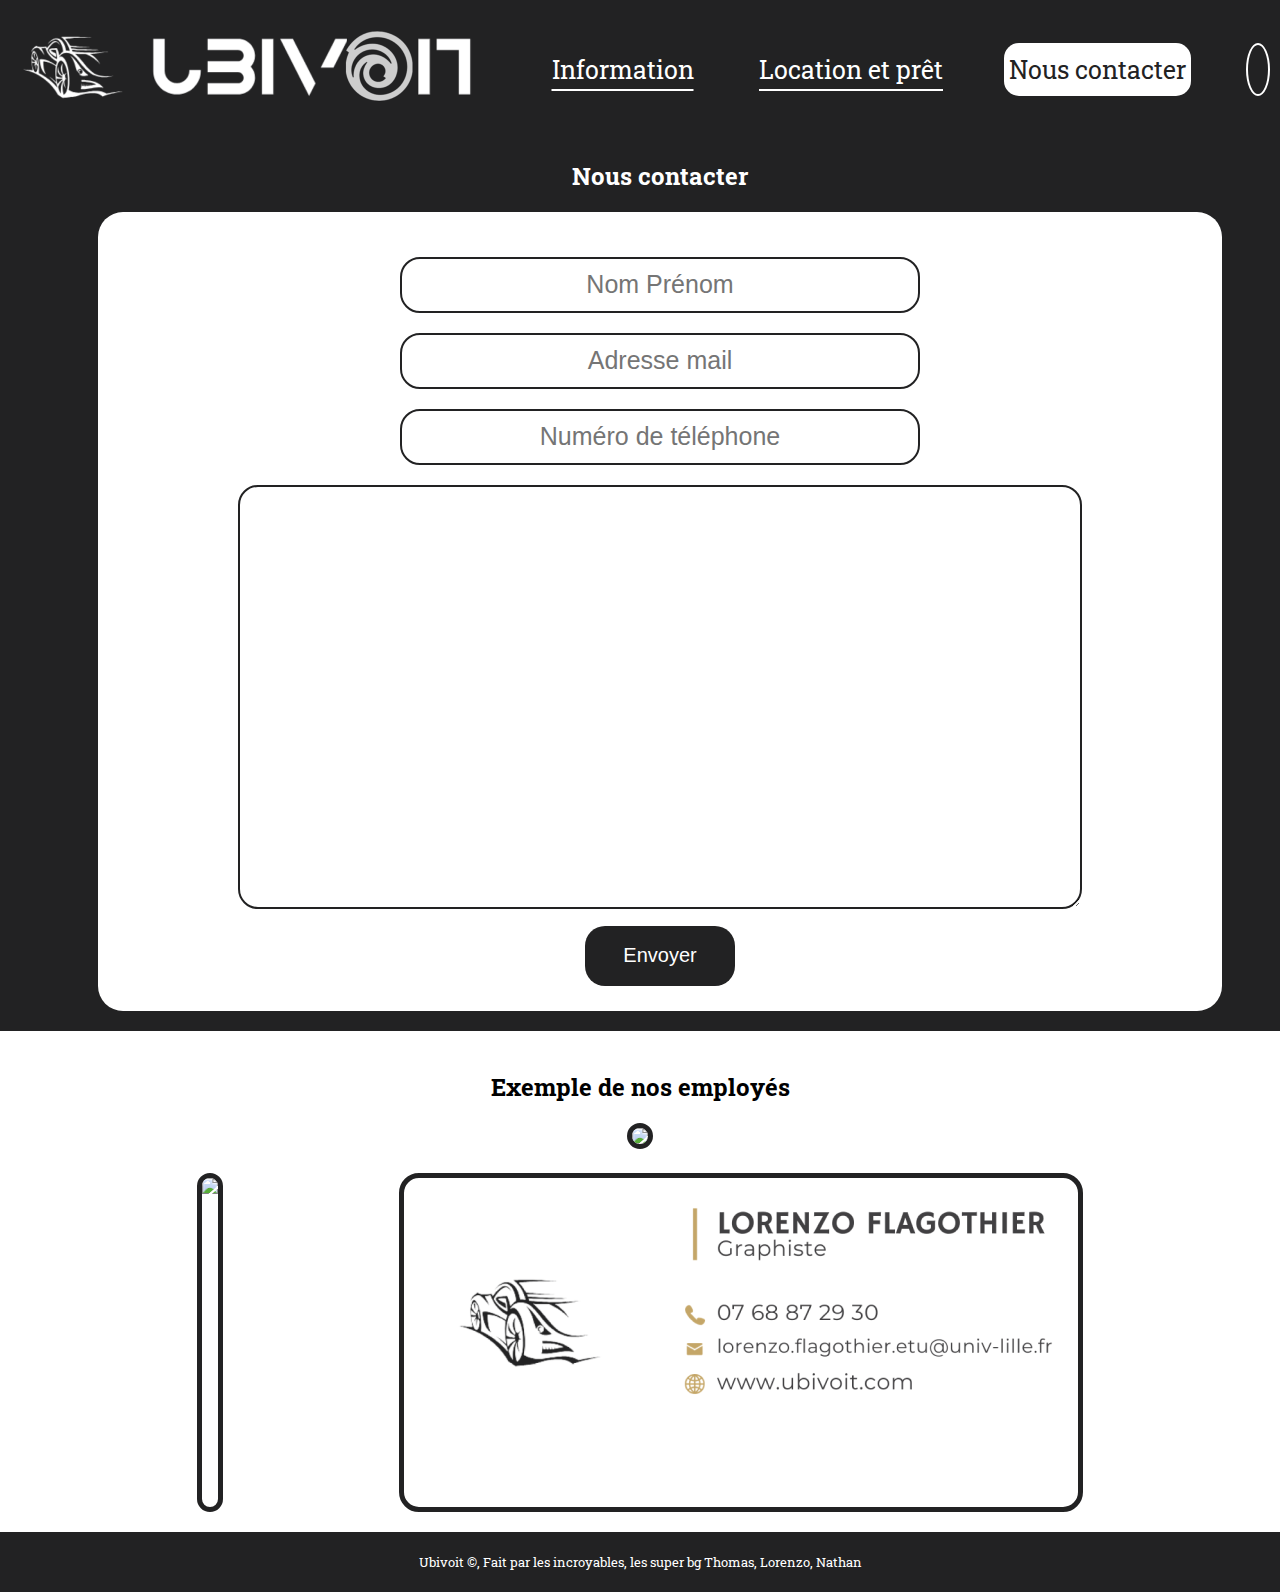
==== contact.html @ 4dd586e1 "Create contact.html" ====
<!DOCTYPE html>
<html lang="fr">
    <head>
        <meta charset="UTF-8">
        <meta name="viewport" content="width=device-width, initial-scale=1.0">
        <link rel="stylesheet" href="https://cdnjs.cloudflare.com/ajax/libs/font-awesome/6.4.2/css/all.min.css" integrity="sha512-z3gLpd7yknf1YoNbCzqRKc4qyor8gaKU1qmn+CShxbuBusANI9QpRohGBreCFkKxLhei6S9CQXFEbbKuqLg0DA==" crossorigin="anonymous" referrerpolicy="no-referrer" />
        
        <link rel="stylesheet" href="asset/css/load.css">
        <link rel="stylesheet" href="asset/css/contact.css">
        <link rel="stylesheet" href="asset/css/navBar.css">
        <link rel="stylesheet" href="asset/css/policeEcriture.css">
        <title>Ubivoit</title>

        <link rel="icon" href="asset/img/Ubisoft.ico">

    </head>
    <body>
        <header>
                <ul id="nav">
                    <li><img src="asset/img/image 7.png"></li>
                    <li><a href="index.html" >Information</a></li>
                    <li><a href="location.html" class="textNav">Location et prêt</a></li>
                    <li><a href="contact.html" class="textNav" id="selected">Nous contacter</a></li>
                    <li><a href="login.html" class="profilButton"><i class="fa-regular fa-user"></i></a></li>
                </ul>

            <details>
                <summary><img src="asset/img/image 7.png"><a href="login.html" class="profilButton"><i class="fa-regular fa-user"></i></a></summary>
                <ul>
                    <li><a href="#" >Information</a></li>
                    <li><a href="#" class="textNav">Location et prêt</a></li>
                    <li><a href="#" class="textNav" id="selected">Nous contacter</a></li>
                </ul>
            </details>
        </header>

        <main>
           <section class="containForm">
                <h2>Nous contacter</h2>
                <form method="post" action="index.html">
                    <div>
                        <input type="text" placeholder="Nom Prénom">
                    </div>
                    <div>
                        <input type="email" placeholder="Adresse mail">
                    </div>
                    <div>
                        <input type="tel" placeholder="Numéro de téléphone">
                    </div>
                    <div>
                        <textarea placeholder="Votre problème" >
                        </textarea>
                    </div>
                    <input type="submit" value="Envoyer">
                </form>
           </section>
           <section class="containImg">
                <h2>Exemple de nos employés</h2>
                <div>
                    <div>
                        <img src="asset/img/nathan.png" id="nathan">
                    </div>
                    <div class="contentImg">
                        <img src="asset/img/thomas.png" id="thomas">
                        <img src="asset/img/lorenzo.png" id="lorenzo">
                    </div>
                </div>
           </section>
        </main>

        <footer>
            <p>Ubivoit ©, Fait par les incroyables, les super bg Thomas, Lorenzo, Nathan</p>
        </footer>

        <div class="pageChargement">
            <div class="containLogo"><img src="asset/img/Ubisoft.png"></div>
            <div class="containLoad"><div class="load"></div></div>
        </div>
    </body>
</html>
---- asset/css/load.css ----
.pageChargement{
    background-color: rgba(255, 255, 255, 0.95);
    position: fixed;
    width: 100vw;
    height: 100vh;
    visibility: visible;
    animation: 1.5s hidePage;
    animation-fill-mode: forwards;
}
.pageChargement img{
    position: absolute;
    transform: translate(-50%,-50%);
    top: 30%;
    left: 50%;
    width: 200px;
    animation:1.5s cubic-bezier(0.77, 0.07, 0.2, 1.27) infinite tourner ;
}
.containLoad{
    position: absolute;
    transform: translate(-50%,-50%);
    left: 50%;
    top: 50%;
    background-color: transparent;
    width: 300px;
    border: #222223 solid 2px;
    border-radius: 10px;
}
.pageChargement .load{
    background-color: #222223;
    height: 5px;
    width: 0%;
    animation: 1.5s linear infinite loadBarre;
}

@keyframes tourner{
    0%{
        transform: translate(-50%,-50%) rotate(0deg);
    }
    100%{
        transform: translate(-50%,-50%) rotate(360deg);
    }
}
@keyframes loadBarre{
    0%{
        width: 0%;
    }
    10%{
        width: 3%;
    }
    20%{
        width: 10%;
    }
    50%{
        width: 60%;
    }
    65%{
        width: 68%;
    }
    80%{
        width: 90%;
    }
    100%{
        width: 100%;
    }
}

@keyframes hidePage {
    99% {
      visibility: visible;
    }
    100% {
      visibility: hidden;
    }
}
---- asset/css/contact.css ----
body{
    padding: 0;
    margin: 0;
    box-sizing: border-box;
}
main{
    margin-top: 120px;
}
.containForm{
    width: 100%;
    display: flex;
    flex-direction: column;
    align-items: center;
    justify-content: center;
    background-color: #222223;
    color: white;
    padding: 20px;
}
form{
    width: 80%;
    text-align: center;
    background-color: white;
    font-size: 25px;
    padding: 25px 50px;
    border-radius: 25px;
}
form input[type="text"],form input[type="tel"],form input[type="email"]{
    width: 50%;
    height: 50px;
    margin-top: 20px;
    border-radius: 20px;
    border: 2px solid #222223;
    text-align: center;
    font-size: 25px;
    transition: .5s;
}
form input[type="text"]:focus,form input[type="tel"]:focus,form input[type="email"]:focus{
    width: 60%;
}
form textarea{
    margin-top: 20px;
    width: 80%;
    height: 400px;
    font-size: 18px;
    border: 2px solid #222223;
    border-radius: 20px;
    padding: 10px;
}
form input[type="submit"]{
    cursor: pointer;
    margin-top: 10px;
    width: 150px;
    height: 60px;
    border-radius: 20px;
    border: none;
    font-size: 20px;
    transition: .5s;
    border: 2px solid transparent;
    background-color: #222223;
    color: white;
}
form input[type="submit"]:hover{
    background-color: white;
    color: #222223;
    border-color:#222223;
}
.containImg{
    text-align: center;
    padding: 20px;
}
.containImg img{
    border: 5px solid #222223;
    border-radius: 20px;
}
.contentImg{
    margin-top: 20px;
    display: flex;
    flex-direction: row;
    justify-content: space-evenly;
    align-content: center;
}
---- asset/css/navBar.css ----
header{
    background-color: #222223;
    position: fixed;
    width: 100%;
    color: white;
    top:0;
}
header li a{
    color: white;
    font-size: 25px;
    text-underline-offset:10px;
    text-decoration-color: white;
    transition: .5s;
    padding: 10px 5px;
    border-radius: 15px;
}

header #nav{
    display: flex;
    align-items: center;
    justify-content: space-between;
    height: 86px;
}
header #nav li{
    margin: 0!important;
    padding: 0!important;
}
header li a:hover, #selected{
    text-underline-offset: 0px;
    background-color: white;
    color: #222223;
}
header details{
    display: none;
}
header details summary{
    display: flex;
    align-items: center;
    justify-content: space-between;
}
header details summary img{
    height: 86px;
    width: auto;
}

header ul{
    text-align: center;
}
header .profilButton{

    border: 2px white solid;
    padding: 5px 10px;
    border-radius: 100%;
    font-size: 30px;
    transition: .5s;
    transform: rotate(0deg);
    transform-origin: center;
    color: white;
}
header .profilButton:hover{
    transform: rotate(360deg);
    color: #222223;
    background-color: white;
}
header .profilButton i{
    transition: .5s;
    color: white;
}
header .profilButton:hover i{
    transform: rotate(360deg);
    color: #222223;
}
header ul{
    list-style-type: none;
    padding: 10px   ;
}
header ul li{
    margin-top: 25px;
}

footer{
    background-color: #222223;
    display: flex;
    align-items: center;
    justify-content: center;
    color: white;
    height: 60px;
    font-size: clamp(10px, 1vw, 20px);
}

@media screen and (max-width: 1100px){
    header li a{
        font-size: 20px;
    }
}
@media screen and (max-width: 1000px){
    header #nav{
        display: none;
    }
    header details{
        display:block;
    }
    header li a{
        font-size: 25px;
    }
}
@media screen and (max-width: 1000px){
    header details summary img{
        width: 80%;
        height: auto;
    }
}
---- asset/css/policeEcriture.css ----
@import url('https://fonts.googleapis.com/css2?family=Roboto+Slab:wght@500&display=swap');
body{
    font-family: 'Roboto Slab', serif;
}
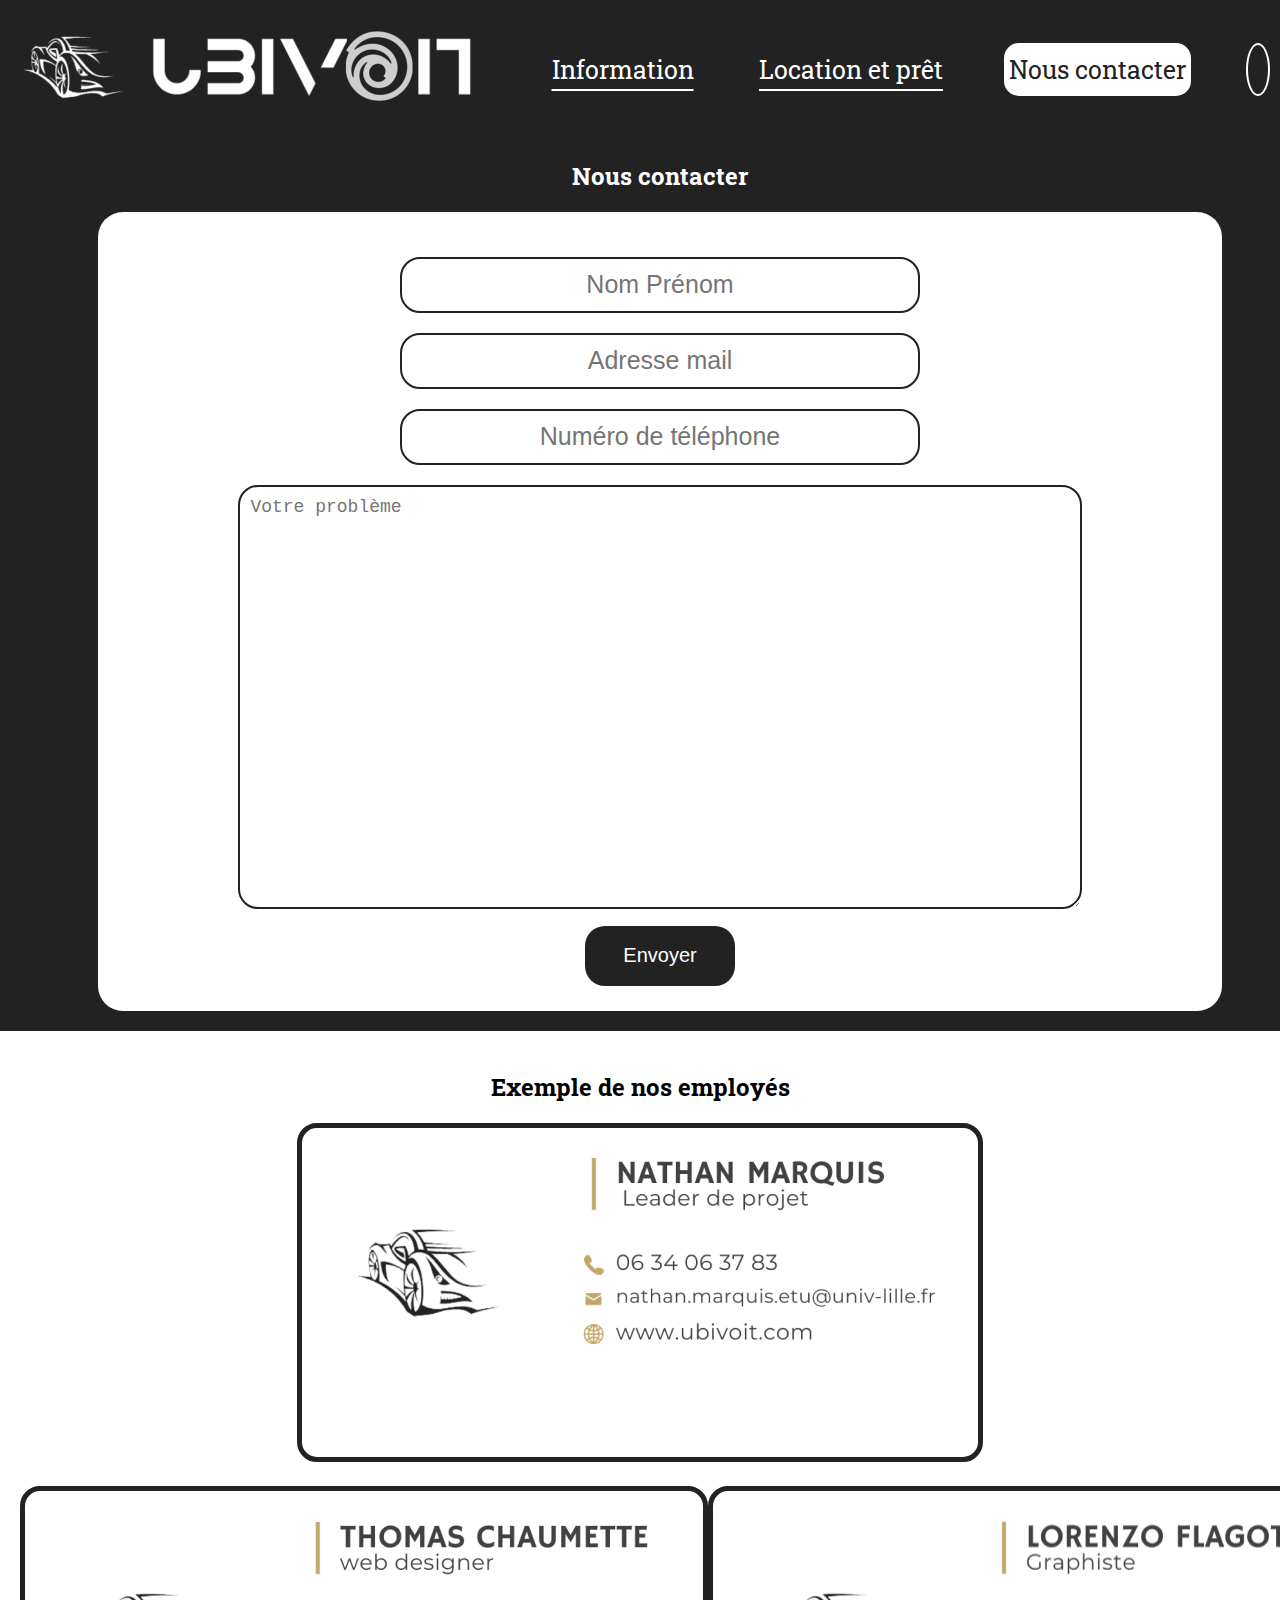
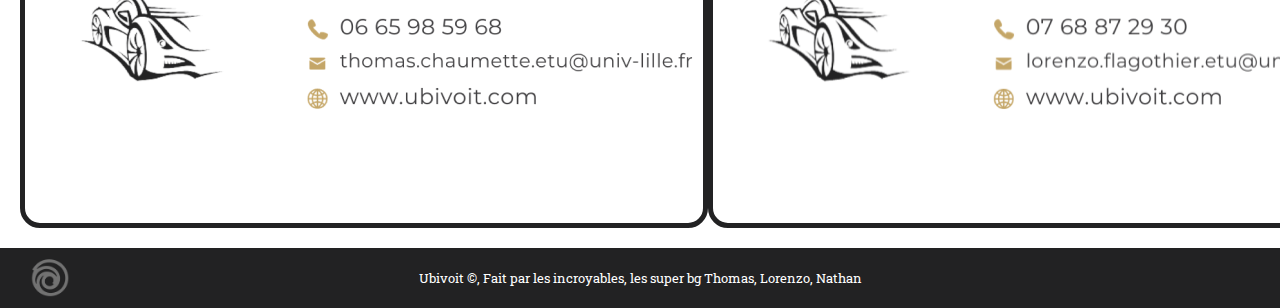
==== commit 17949666: "Update contact.html" ====
--- a/contact.html
+++ b/contact.html
@@ -5,10 +5,10 @@
         <meta name="viewport" content="width=device-width, initial-scale=1.0">
         <link rel="stylesheet" href="https://cdnjs.cloudflare.com/ajax/libs/font-awesome/6.4.2/css/all.min.css" integrity="sha512-z3gLpd7yknf1YoNbCzqRKc4qyor8gaKU1qmn+CShxbuBusANI9QpRohGBreCFkKxLhei6S9CQXFEbbKuqLg0DA==" crossorigin="anonymous" referrerpolicy="no-referrer" />
         
-        <link rel="stylesheet" href="asset/css/load.css">
         <link rel="stylesheet" href="asset/css/contact.css">
         <link rel="stylesheet" href="asset/css/navBar.css">
         <link rel="stylesheet" href="asset/css/policeEcriture.css">
+        <link rel="stylesheet" href="asset/css/load.css">
         <title>Ubivoit</title>
 
         <link rel="icon" href="asset/img/Ubisoft.ico">
@@ -37,7 +37,7 @@
         <main>
            <section class="containForm">
                 <h2>Nous contacter</h2>
-                <form method="post" action="index.html">
+                <form method="post" action="success.html">
                     <div>
                         <input type="text" placeholder="Nom Prénom">
                     </div>
@@ -48,8 +48,7 @@
                         <input type="tel" placeholder="Numéro de téléphone">
                     </div>
                     <div>
-                        <textarea placeholder="Votre problème" >
-                        </textarea>
+                        <textarea placeholder="Votre problème" ></textarea>
                     </div>
                     <input type="submit" value="Envoyer">
                 </form>
@@ -69,6 +68,7 @@
         </main>
 
         <footer>
+            <img src="asset/img/Ubisoft.png" alt="Ubisoft logo">
             <p>Ubivoit ©, Fait par les incroyables, les super bg Thomas, Lorenzo, Nathan</p>
         </footer>
 
--- a/asset/css/navBar.css
+++ b/asset/css/navBar.css
@@ -72,7 +72,7 @@
 }
 header ul{
     list-style-type: none;
-    padding: 10px   ;
+    padding: 10px;
 }
 header ul li{
     margin-top: 25px;
@@ -86,8 +86,15 @@
     color: white;
     height: 60px;
     font-size: clamp(10px, 1vw, 20px);
+    position: relative;
 }
-
+footer img{
+    width: 40px;
+    position: absolute;
+    transform: translate(-50%,-50%);
+    top: 50%;
+    left: 50px;
+}
 @media screen and (max-width: 1100px){
     header li a{
         font-size: 20px;
--- a/asset/css/load.css
+++ b/asset/css/load.css
@@ -6,6 +6,7 @@
     visibility: visible;
     animation: 1.5s hidePage;
     animation-fill-mode: forwards;
+    z-index: 390;
 }
 .pageChargement img{
     position: absolute;
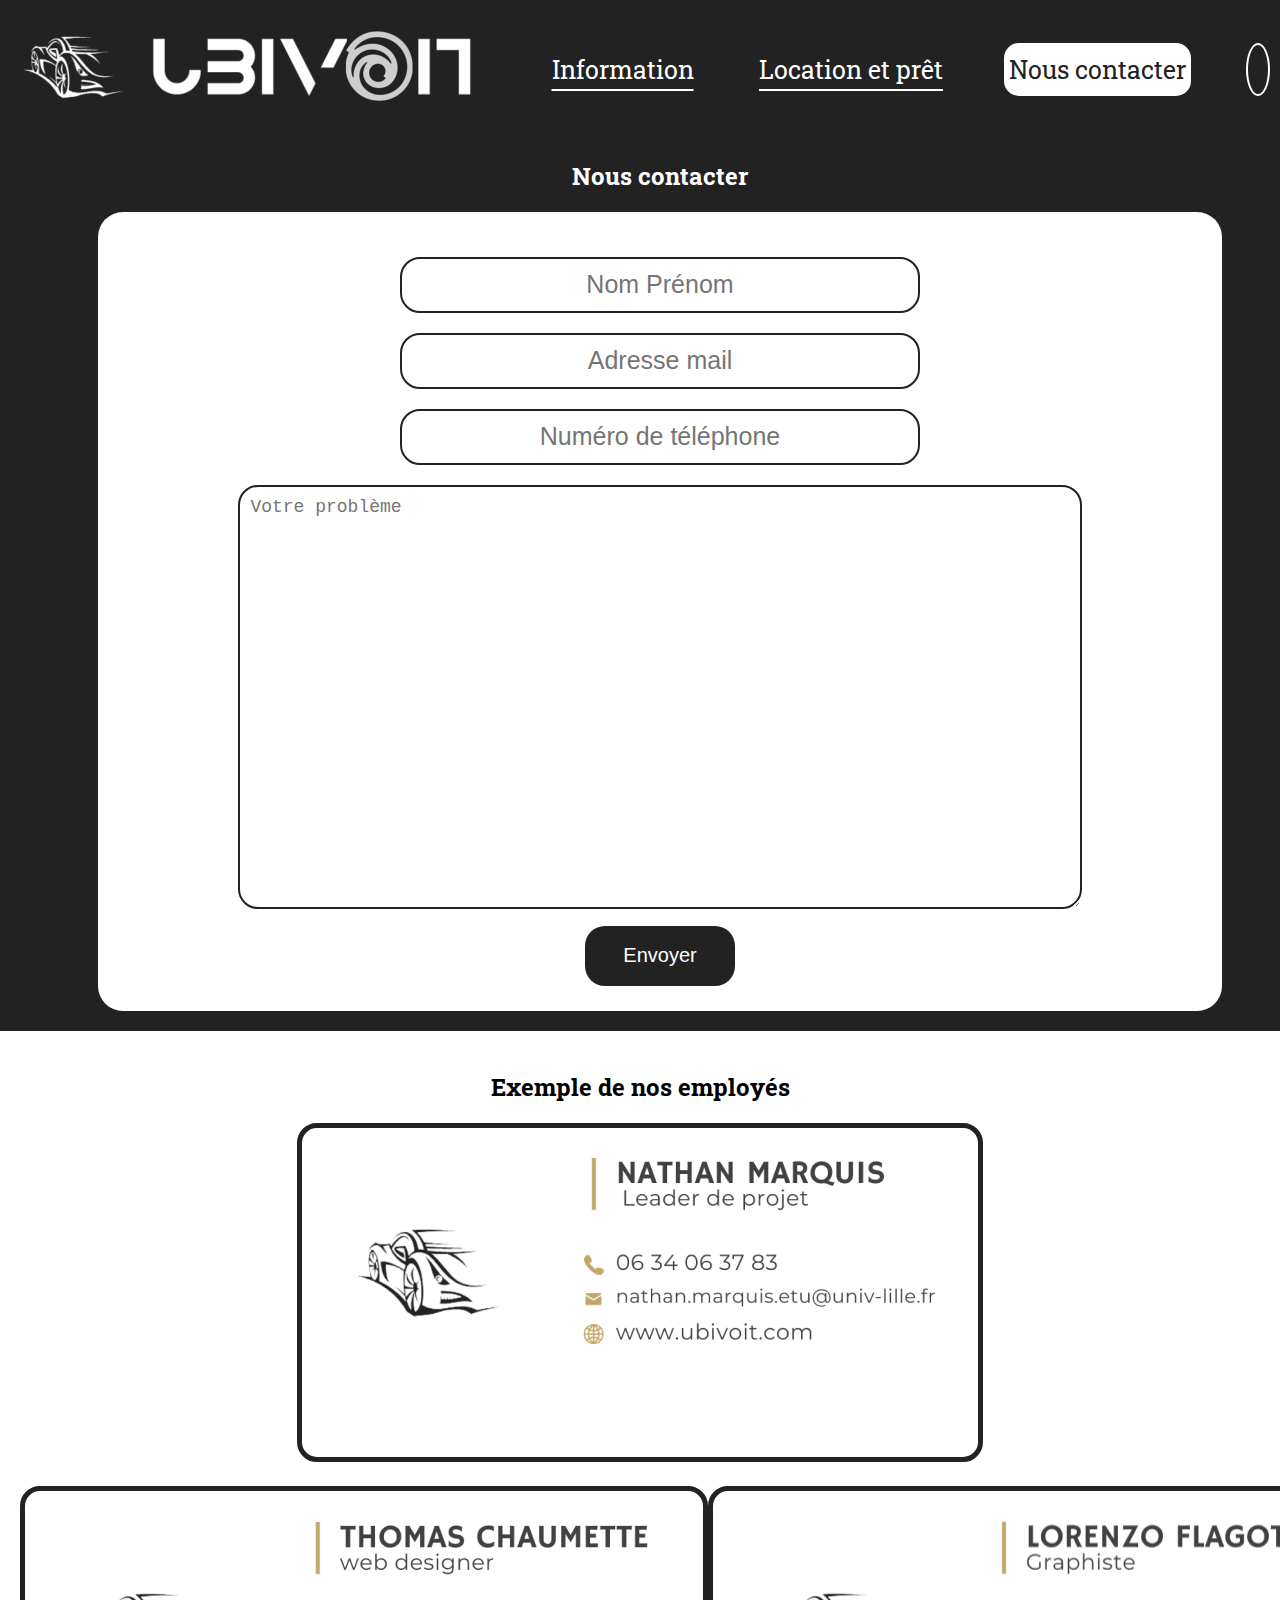
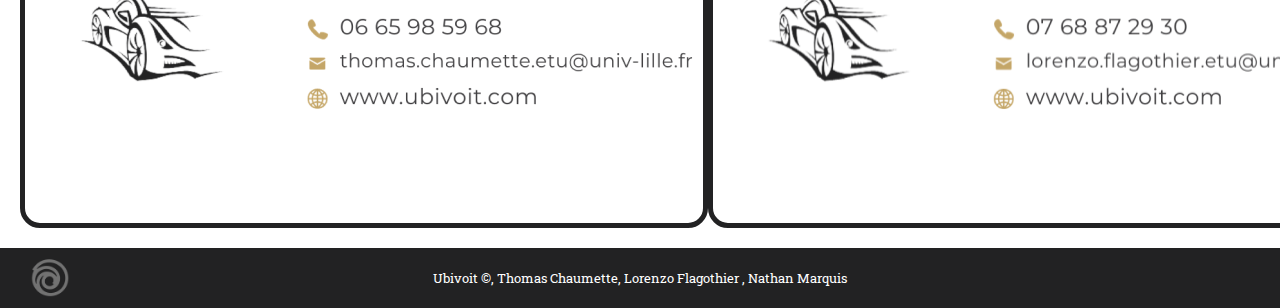
==== commit edb3ba5e: "Update contact.html" ====
--- a/contact.html
+++ b/contact.html
@@ -69,7 +69,7 @@
 
         <footer>
             <img src="asset/img/Ubisoft.png" alt="Ubisoft logo">
-            <p>Ubivoit ©, Fait par les incroyables, les super bg Thomas, Lorenzo, Nathan</p>
+            <p>Ubivoit ©, Thomas Chaumette, Lorenzo Flagothier , Nathan Marquis</p>
         </footer>
 
         <div class="pageChargement">
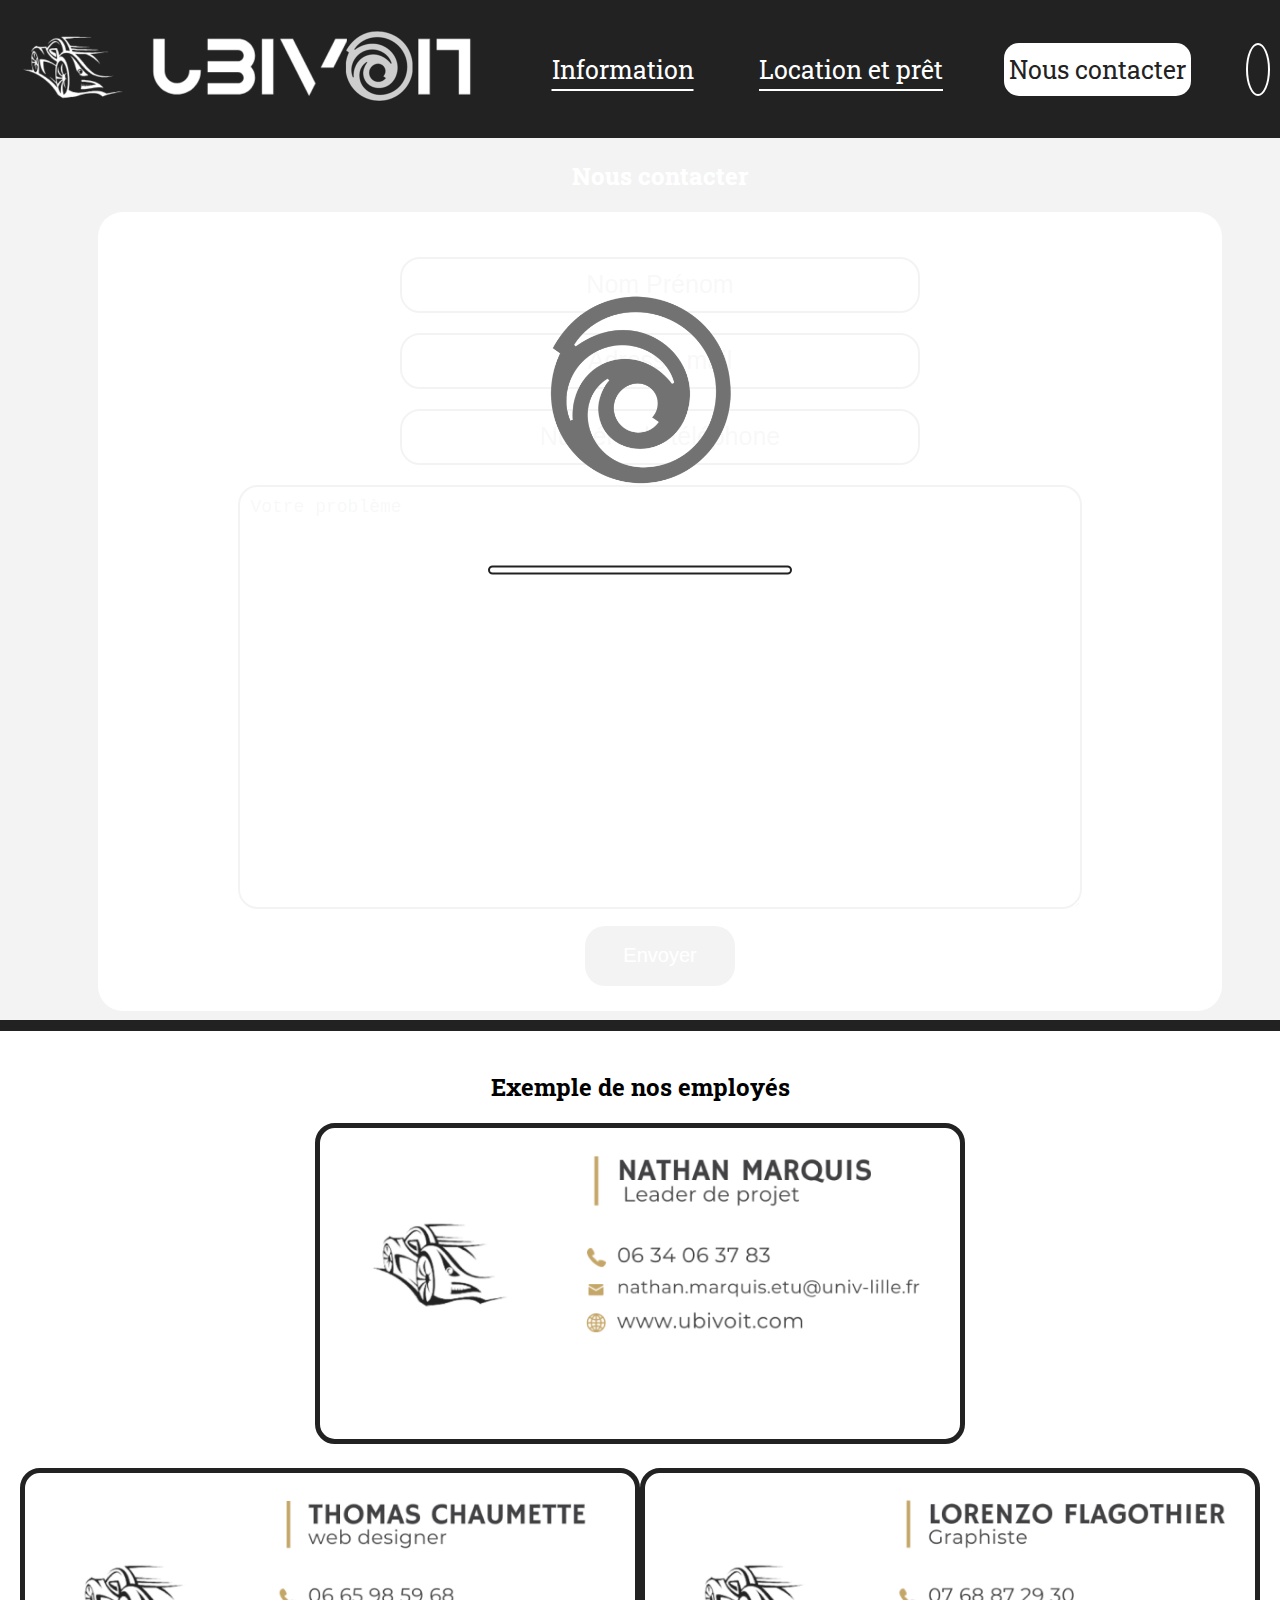
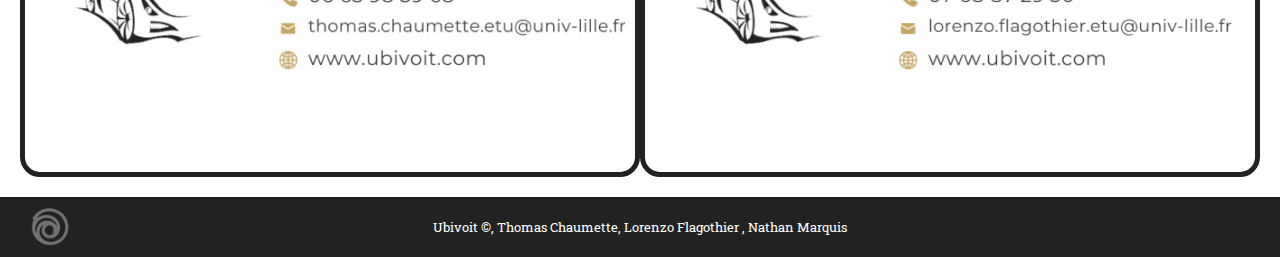
==== commit 84f63a58: "Update contact.html" ====
--- a/contact.html
+++ b/contact.html
@@ -15,6 +15,10 @@
 
     </head>
     <body>
+        <div class="pageChargement">
+            <div class="containLogo"><img src="asset/img/Ubisoft.png"></div>
+            <div class="containLoad"><div class="load"></div></div>
+        </div>
         <header>
                 <ul id="nav">
                     <li><img src="asset/img/image 7.png"></li>
@@ -72,9 +76,6 @@
             <p>Ubivoit ©, Thomas Chaumette, Lorenzo Flagothier , Nathan Marquis</p>
         </footer>
 
-        <div class="pageChargement">
-            <div class="containLogo"><img src="asset/img/Ubisoft.png"></div>
-            <div class="containLoad"><div class="load"></div></div>
-        </div>
+       
     </body>
 </html>--- a/asset/css/contact.css
+++ b/asset/css/contact.css
@@ -78,4 +78,11 @@
     flex-direction: row;
     justify-content: space-evenly;
     align-content: center;
-}+}
+@media screen and (max-width: 1500px){
+    .containImg img{
+        min-width: 100px;
+        width: 50vw;
+    }
+    
+ }--- a/asset/css/load.css
+++ b/asset/css/load.css
@@ -6,7 +6,6 @@
     visibility: visible;
     animation: 1.5s hidePage;
     animation-fill-mode: forwards;
-    z-index: 390;
 }
 .pageChargement img{
     position: absolute;
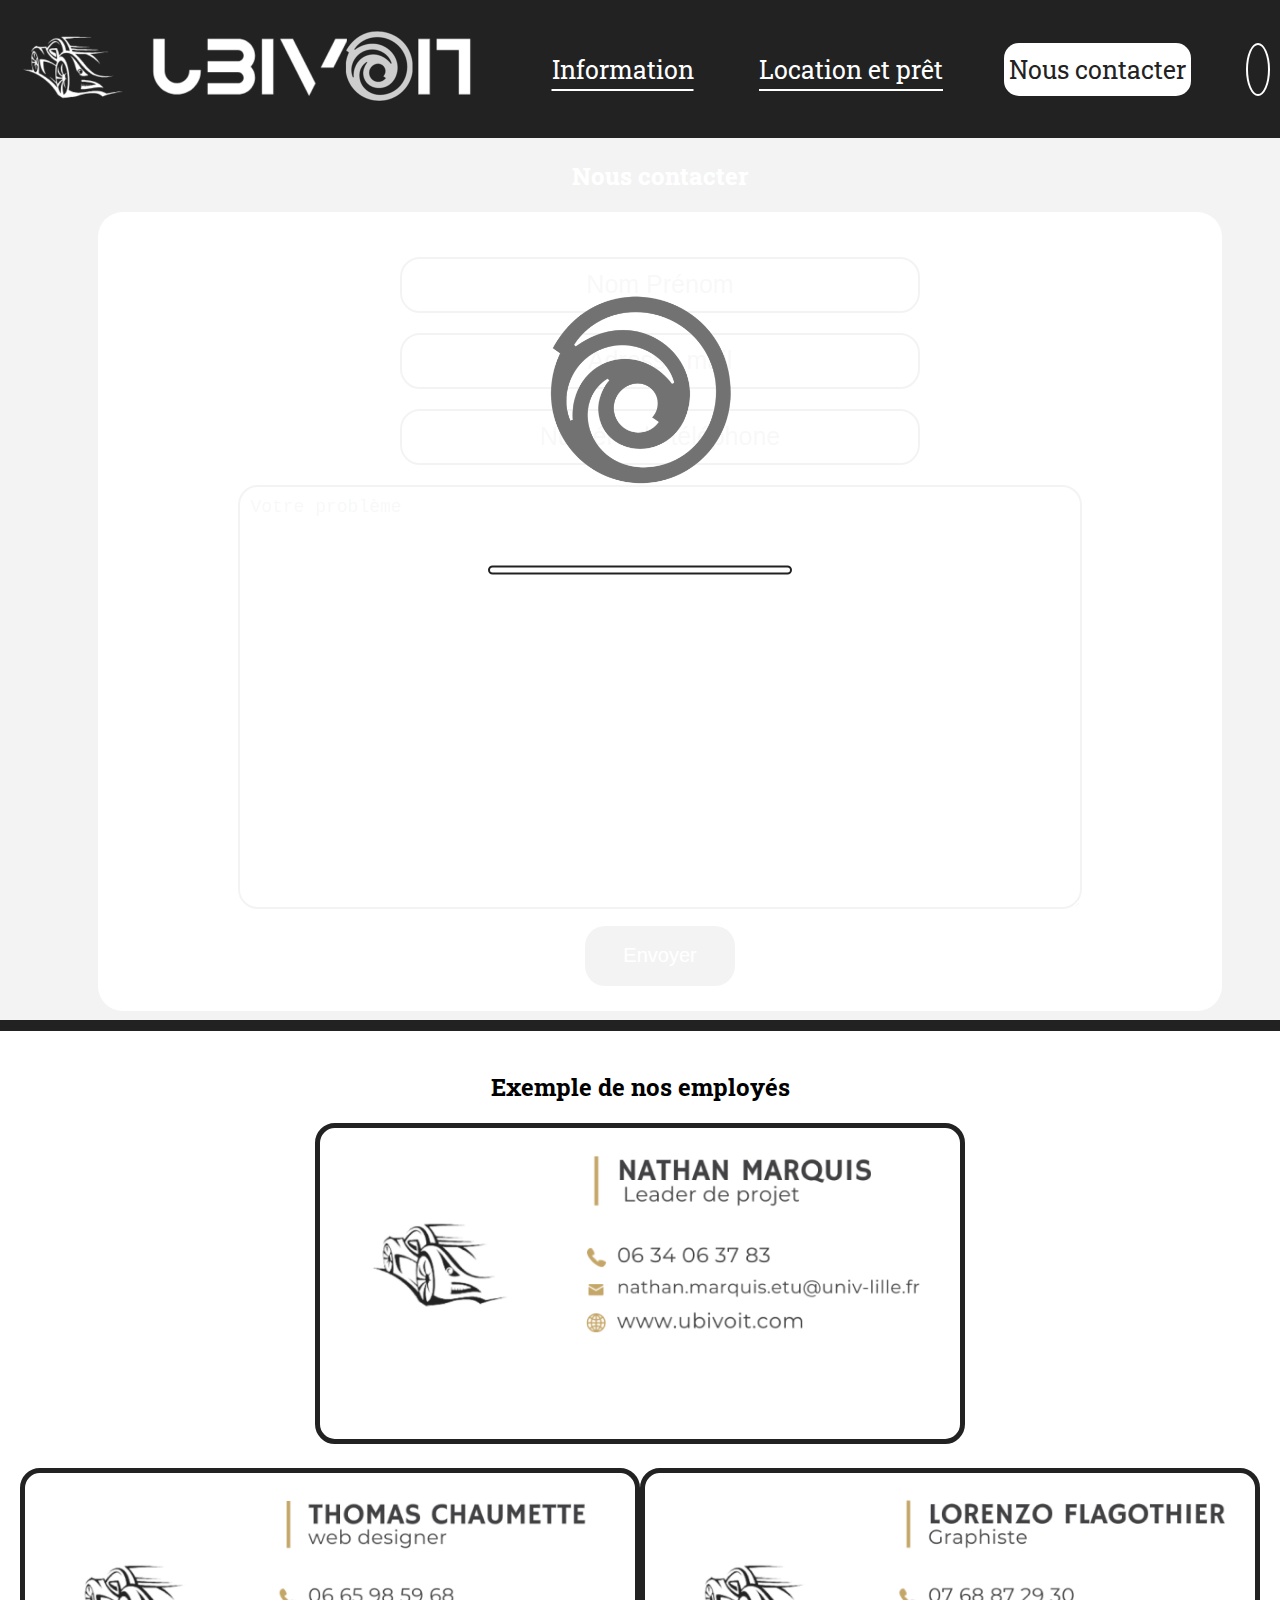
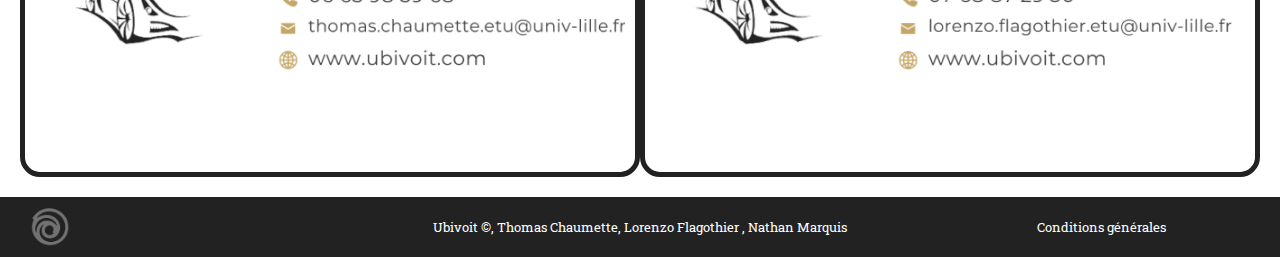
==== commit fc66fe0c: "Add files via upload" ====
--- a/contact.html
+++ b/contact.html
@@ -1,81 +1,82 @@
-<!DOCTYPE html>
-<html lang="fr">
-    <head>
-        <meta charset="UTF-8">
-        <meta name="viewport" content="width=device-width, initial-scale=1.0">
-        <link rel="stylesheet" href="https://cdnjs.cloudflare.com/ajax/libs/font-awesome/6.4.2/css/all.min.css" integrity="sha512-z3gLpd7yknf1YoNbCzqRKc4qyor8gaKU1qmn+CShxbuBusANI9QpRohGBreCFkKxLhei6S9CQXFEbbKuqLg0DA==" crossorigin="anonymous" referrerpolicy="no-referrer" />
-        
-        <link rel="stylesheet" href="asset/css/contact.css">
-        <link rel="stylesheet" href="asset/css/navBar.css">
-        <link rel="stylesheet" href="asset/css/policeEcriture.css">
-        <link rel="stylesheet" href="asset/css/load.css">
-        <title>Ubivoit</title>
-
-        <link rel="icon" href="asset/img/Ubisoft.ico">
-
-    </head>
-    <body>
-        <div class="pageChargement">
-            <div class="containLogo"><img src="asset/img/Ubisoft.png"></div>
-            <div class="containLoad"><div class="load"></div></div>
-        </div>
-        <header>
-                <ul id="nav">
-                    <li><img src="asset/img/image 7.png"></li>
-                    <li><a href="index.html" >Information</a></li>
-                    <li><a href="location.html" class="textNav">Location et prêt</a></li>
-                    <li><a href="contact.html" class="textNav" id="selected">Nous contacter</a></li>
-                    <li><a href="login.html" class="profilButton"><i class="fa-regular fa-user"></i></a></li>
-                </ul>
-
-            <details>
-                <summary><img src="asset/img/image 7.png"><a href="login.html" class="profilButton"><i class="fa-regular fa-user"></i></a></summary>
-                <ul>
-                    <li><a href="#" >Information</a></li>
-                    <li><a href="#" class="textNav">Location et prêt</a></li>
-                    <li><a href="#" class="textNav" id="selected">Nous contacter</a></li>
-                </ul>
-            </details>
-        </header>
-
-        <main>
-           <section class="containForm">
-                <h2>Nous contacter</h2>
-                <form method="post" action="success.html">
-                    <div>
-                        <input type="text" placeholder="Nom Prénom">
-                    </div>
-                    <div>
-                        <input type="email" placeholder="Adresse mail">
-                    </div>
-                    <div>
-                        <input type="tel" placeholder="Numéro de téléphone">
-                    </div>
-                    <div>
-                        <textarea placeholder="Votre problème" ></textarea>
-                    </div>
-                    <input type="submit" value="Envoyer">
-                </form>
-           </section>
-           <section class="containImg">
-                <h2>Exemple de nos employés</h2>
-                <div>
-                    <div>
-                        <img src="asset/img/nathan.png" id="nathan">
-                    </div>
-                    <div class="contentImg">
-                        <img src="asset/img/thomas.png" id="thomas">
-                        <img src="asset/img/lorenzo.png" id="lorenzo">
-                    </div>
-                </div>
-           </section>
-        </main>
-
-        <footer>
-            <img src="asset/img/Ubisoft.png" alt="Ubisoft logo">
-            <p>Ubivoit ©, Thomas Chaumette, Lorenzo Flagothier , Nathan Marquis</p>
-        </footer>
-
-       
-    </body>
+<!DOCTYPE html>
+<html lang="fr">
+    <head>
+        <meta charset="UTF-8">
+        <meta name="viewport" content="width=device-width, initial-scale=1.0">
+        <link rel="stylesheet" href="https://cdnjs.cloudflare.com/ajax/libs/font-awesome/6.4.2/css/all.min.css" integrity="sha512-z3gLpd7yknf1YoNbCzqRKc4qyor8gaKU1qmn+CShxbuBusANI9QpRohGBreCFkKxLhei6S9CQXFEbbKuqLg0DA==" crossorigin="anonymous" referrerpolicy="no-referrer" />
+        
+        <link rel="stylesheet" href="asset/css/contact.css">
+        <link rel="stylesheet" href="asset/css/navBar.css">
+        <link rel="stylesheet" href="asset/css/policeEcriture.css">
+        <link rel="stylesheet" href="asset/css/load.css">
+        <title>Ubivoit</title>
+
+        <link rel="icon" href="asset/img/Ubisoft.ico">
+
+    </head>
+    <body>
+        <div class="pageChargement">
+            <div class="containLogo"><img src="asset/img/Ubisoft.png"></div>
+            <div class="containLoad"><div class="load"></div></div>
+        </div>
+        <header>
+                <ul id="nav">
+                    <li><img src="asset/img/image 7.png"></li>
+                    <li><a href="index.html" >Information</a></li>
+                    <li><a href="location.html" class="textNav">Location et prêt</a></li>
+                    <li><a href="contact.html" class="textNav" id="selected">Nous contacter</a></li>
+                    <li><a href="login.html" class="profilButton"><i class="fa-regular fa-user"></i></a></li>
+                </ul>
+
+            <details>
+                <summary><img src="asset/img/image 7.png"><a href="login.html" class="profilButton"><i class="fa-regular fa-user"></i></a></summary>
+                <ul>
+                    <li><a href="#" >Information</a></li>
+                    <li><a href="#" class="textNav">Location et prêt</a></li>
+                    <li><a href="#" class="textNav" id="selected">Nous contacter</a></li>
+                </ul>
+            </details>
+        </header>
+
+        <main>
+           <section class="containForm">
+                <h2>Nous contacter</h2>
+                <form method="post" action="success.html">
+                    <div>
+                        <input type="text" placeholder="Nom Prénom">
+                    </div>
+                    <div>
+                        <input type="email" placeholder="Adresse mail">
+                    </div>
+                    <div>
+                        <input type="tel" placeholder="Numéro de téléphone">
+                    </div>
+                    <div>
+                        <textarea placeholder="Votre problème" ></textarea>
+                    </div>
+                    <input type="submit" value="Envoyer">
+                </form>
+           </section>
+           <section class="containImg">
+                <h2>Exemple de nos employés</h2>
+                <div>
+                    <div>
+                        <img src="asset/img/nathan.png" id="nathan">
+                    </div>
+                    <div class="contentImg">
+                        <img src="asset/img/thomas.png" id="thomas">
+                        <img src="asset/img/lorenzo.png" id="lorenzo">
+                    </div>
+                </div>
+           </section>
+        </main>
+
+        <footer>
+            <a href="https://ubisoft.com/"><img src="asset/img/Ubisoft.png" alt="Ubisoft logo"></a>
+            <p>Ubivoit ©, Thomas Chaumette, Lorenzo Flagothier , Nathan Marquis</p>
+            <p class="condition"><a href="https://legal.ubi.com/termsofuse/fr-FR">Conditions générales</a></p>
+        </footer>
+
+       
+    </body>
 </html>--- a/asset/css/contact.css
+++ b/asset/css/contact.css
@@ -1,88 +1,88 @@
-body{
-    padding: 0;
-    margin: 0;
-    box-sizing: border-box;
-}
-main{
-    margin-top: 120px;
-}
-.containForm{
-    width: 100%;
-    display: flex;
-    flex-direction: column;
-    align-items: center;
-    justify-content: center;
-    background-color: #222223;
-    color: white;
-    padding: 20px;
-}
-form{
-    width: 80%;
-    text-align: center;
-    background-color: white;
-    font-size: 25px;
-    padding: 25px 50px;
-    border-radius: 25px;
-}
-form input[type="text"],form input[type="tel"],form input[type="email"]{
-    width: 50%;
-    height: 50px;
-    margin-top: 20px;
-    border-radius: 20px;
-    border: 2px solid #222223;
-    text-align: center;
-    font-size: 25px;
-    transition: .5s;
-}
-form input[type="text"]:focus,form input[type="tel"]:focus,form input[type="email"]:focus{
-    width: 60%;
-}
-form textarea{
-    margin-top: 20px;
-    width: 80%;
-    height: 400px;
-    font-size: 18px;
-    border: 2px solid #222223;
-    border-radius: 20px;
-    padding: 10px;
-}
-form input[type="submit"]{
-    cursor: pointer;
-    margin-top: 10px;
-    width: 150px;
-    height: 60px;
-    border-radius: 20px;
-    border: none;
-    font-size: 20px;
-    transition: .5s;
-    border: 2px solid transparent;
-    background-color: #222223;
-    color: white;
-}
-form input[type="submit"]:hover{
-    background-color: white;
-    color: #222223;
-    border-color:#222223;
-}
-.containImg{
-    text-align: center;
-    padding: 20px;
-}
-.containImg img{
-    border: 5px solid #222223;
-    border-radius: 20px;
-}
-.contentImg{
-    margin-top: 20px;
-    display: flex;
-    flex-direction: row;
-    justify-content: space-evenly;
-    align-content: center;
-}
-@media screen and (max-width: 1500px){
-    .containImg img{
-        min-width: 100px;
-        width: 50vw;
-    }
-    
+body{
+    padding: 0;
+    margin: 0;
+    box-sizing: border-box;
+}
+main{
+    margin-top: 120px;
+}
+.containForm{
+    width: 100%;
+    display: flex;
+    flex-direction: column;
+    align-items: center;
+    justify-content: center;
+    background-color: #222223;
+    color: white;
+    padding: 20px;
+}
+form{
+    width: 80%;
+    text-align: center;
+    background-color: white;
+    font-size: 25px;
+    padding: 25px 50px;
+    border-radius: 25px;
+}
+form input[type="text"],form input[type="tel"],form input[type="email"]{
+    width: 50%;
+    height: 50px;
+    margin-top: 20px;
+    border-radius: 20px;
+    border: 2px solid #222223;
+    text-align: center;
+    font-size: 25px;
+    transition: .5s;
+}
+form input[type="text"]:focus,form input[type="tel"]:focus,form input[type="email"]:focus{
+    width: 60%;
+}
+form textarea{
+    margin-top: 20px;
+    width: 80%;
+    height: 400px;
+    font-size: 18px;
+    border: 2px solid #222223;
+    border-radius: 20px;
+    padding: 10px;
+}
+form input[type="submit"]{
+    cursor: pointer;
+    margin-top: 10px;
+    width: 150px;
+    height: 60px;
+    border-radius: 20px;
+    border: none;
+    font-size: 20px;
+    transition: .5s;
+    border: 2px solid transparent;
+    background-color: #222223;
+    color: white;
+}
+form input[type="submit"]:hover{
+    background-color: white;
+    color: #222223;
+    border-color:#222223;
+}
+.containImg{
+    text-align: center;
+    padding: 20px;
+}
+.containImg img{
+    border: 5px solid #222223;
+    border-radius: 20px;
+}
+.contentImg{
+    margin-top: 20px;
+    display: flex;
+    flex-direction: row;
+    justify-content: space-evenly;
+    align-content: center;
+}
+@media screen and (max-width: 1500px){
+    .containImg img{
+        min-width: 100px;
+        width: 50vw;
+    }
+    
  }--- a/asset/css/navBar.css
+++ b/asset/css/navBar.css
@@ -1,119 +1,127 @@
-header{
-    background-color: #222223;
-    position: fixed;
-    width: 100%;
-    color: white;
-    top:0;
-}
-header li a{
-    color: white;
-    font-size: 25px;
-    text-underline-offset:10px;
-    text-decoration-color: white;
-    transition: .5s;
-    padding: 10px 5px;
-    border-radius: 15px;
-}
-
-header #nav{
-    display: flex;
-    align-items: center;
-    justify-content: space-between;
-    height: 86px;
-}
-header #nav li{
-    margin: 0!important;
-    padding: 0!important;
-}
-header li a:hover, #selected{
-    text-underline-offset: 0px;
-    background-color: white;
-    color: #222223;
-}
-header details{
-    display: none;
-}
-header details summary{
-    display: flex;
-    align-items: center;
-    justify-content: space-between;
-}
-header details summary img{
-    height: 86px;
-    width: auto;
-}
-
-header ul{
-    text-align: center;
-}
-header .profilButton{
-
-    border: 2px white solid;
-    padding: 5px 10px;
-    border-radius: 100%;
-    font-size: 30px;
-    transition: .5s;
-    transform: rotate(0deg);
-    transform-origin: center;
-    color: white;
-}
-header .profilButton:hover{
-    transform: rotate(360deg);
-    color: #222223;
-    background-color: white;
-}
-header .profilButton i{
-    transition: .5s;
-    color: white;
-}
-header .profilButton:hover i{
-    transform: rotate(360deg);
-    color: #222223;
-}
-header ul{
-    list-style-type: none;
-    padding: 10px;
-}
-header ul li{
-    margin-top: 25px;
-}
-
-footer{
-    background-color: #222223;
-    display: flex;
-    align-items: center;
-    justify-content: center;
-    color: white;
-    height: 60px;
-    font-size: clamp(10px, 1vw, 20px);
-    position: relative;
-}
-footer img{
-    width: 40px;
-    position: absolute;
-    transform: translate(-50%,-50%);
-    top: 50%;
-    left: 50px;
-}
-@media screen and (max-width: 1100px){
-    header li a{
-        font-size: 20px;
-    }
-}
-@media screen and (max-width: 1000px){
-    header #nav{
-        display: none;
-    }
-    header details{
-        display:block;
-    }
-    header li a{
-        font-size: 25px;
-    }
-}
-@media screen and (max-width: 1000px){
-    header details summary img{
-        width: 80%;
-        height: auto;
-    }
-}
+header{
+    background-color: #222223;
+    position: fixed;
+    width: 100%;
+    color: white;
+    top:0;
+}
+header li a{
+    color: white;
+    font-size: 25px;
+    text-underline-offset:10px;
+    text-decoration-color: white;
+    transition: .5s;
+    padding: 10px 5px;
+    border-radius: 15px;
+}
+
+header #nav{
+    display: flex;
+    align-items: center;
+    justify-content: space-between;
+    height: 86px;
+}
+header #nav li{
+    margin: 0!important;
+    padding: 0!important;
+}
+header li a:hover, #selected{
+    text-underline-offset: 0px;
+    background-color: white;
+    color: #222223;
+}
+header details{
+    display: none;
+}
+header details summary{
+    display: flex;
+    align-items: center;
+    justify-content: space-between;
+}
+header details summary img{
+    height: 86px;
+    width: auto;
+}
+
+header ul{
+    text-align: center;
+}
+header .profilButton{
+
+    border: 2px white solid;
+    padding: 5px 10px;
+    border-radius: 100%;
+    font-size: 30px;
+    transition: .5s;
+    transform: rotate(0deg);
+    transform-origin: center;
+    color: white;
+}
+header .profilButton:hover{
+    transform: rotate(360deg);
+    color: #222223;
+    background-color: white;
+}
+header .profilButton i{
+    transition: .5s;
+    color: white;
+}
+header .profilButton:hover i{
+    transform: rotate(360deg);
+    color: #222223;
+}
+header ul{
+    list-style-type: none;
+    padding: 10px;
+}
+header ul li{
+    margin-top: 25px;
+}
+
+footer{
+    background-color: #222223;
+    display: flex;
+    align-items: center;
+    justify-content: center;
+    color: white;
+    height: 60px;
+    font-size: clamp(10px, 1vw, 20px);
+    position: relative;
+}
+footer img{
+    width: 40px;
+    position: absolute;
+    transform: translate(-50%,-50%);
+    top: 50%;
+    left: 50px;
+}
+footer .condition a {
+    text-decoration: none;
+    color: white;
+    position: absolute;
+    transform: translate(-50%,-50%);
+    top: 50%;
+    right: 50px;
+}
+@media screen and (max-width: 1100px){
+    header li a{
+        font-size: 20px;
+    }
+}
+@media screen and (max-width: 1000px){
+    header #nav{
+        display: none;
+    }
+    header details{
+        display:block;
+    }
+    header li a{
+        font-size: 25px;
+    }
+}
+@media screen and (max-width: 1000px){
+    header details summary img{
+        width: 80%;
+        height: auto;
+    }
+}
--- a/asset/css/policeEcriture.css
+++ b/asset/css/policeEcriture.css
@@ -1,4 +1,4 @@
-@import url('https://fonts.googleapis.com/css2?family=Roboto+Slab:wght@500&display=swap');
-body{
-    font-family: 'Roboto Slab', serif;
+@import url('https://fonts.googleapis.com/css2?family=Roboto+Slab:wght@500&display=swap');
+body{
+    font-family: 'Roboto Slab', serif;
 }--- a/asset/css/load.css
+++ b/asset/css/load.css
@@ -1,74 +1,74 @@
-.pageChargement{
-    background-color: rgba(255, 255, 255, 0.95);
-    position: fixed;
-    width: 100vw;
-    height: 100vh;
-    visibility: visible;
-    animation: 1.5s hidePage;
-    animation-fill-mode: forwards;
-}
-.pageChargement img{
-    position: absolute;
-    transform: translate(-50%,-50%);
-    top: 30%;
-    left: 50%;
-    width: 200px;
-    animation:1.5s cubic-bezier(0.77, 0.07, 0.2, 1.27) infinite tourner ;
-}
-.containLoad{
-    position: absolute;
-    transform: translate(-50%,-50%);
-    left: 50%;
-    top: 50%;
-    background-color: transparent;
-    width: 300px;
-    border: #222223 solid 2px;
-    border-radius: 10px;
-}
-.pageChargement .load{
-    background-color: #222223;
-    height: 5px;
-    width: 0%;
-    animation: 1.5s linear infinite loadBarre;
-}
-
-@keyframes tourner{
-    0%{
-        transform: translate(-50%,-50%) rotate(0deg);
-    }
-    100%{
-        transform: translate(-50%,-50%) rotate(360deg);
-    }
-}
-@keyframes loadBarre{
-    0%{
-        width: 0%;
-    }
-    10%{
-        width: 3%;
-    }
-    20%{
-        width: 10%;
-    }
-    50%{
-        width: 60%;
-    }
-    65%{
-        width: 68%;
-    }
-    80%{
-        width: 90%;
-    }
-    100%{
-        width: 100%;
-    }
-}
-
-@keyframes hidePage {
-    99% {
-      visibility: visible;
-    }
-    100% {
-      visibility: hidden;
-    }
+.pageChargement{
+    background-color: rgba(255, 255, 255, 0.95);
+    position: fixed;
+    width: 100vw;
+    height: 100vh;
+    visibility: visible;
+    animation: 1.5s hidePage;
+    animation-fill-mode: forwards;
+}
+.pageChargement img{
+    position: absolute;
+    transform: translate(-50%,-50%);
+    top: 30%;
+    left: 50%;
+    width: 200px;
+    animation:1.5s cubic-bezier(0.77, 0.07, 0.2, 1.27) infinite tourner ;
+}
+.containLoad{
+    position: absolute;
+    transform: translate(-50%,-50%);
+    left: 50%;
+    top: 50%;
+    background-color: transparent;
+    width: 300px;
+    border: #222223 solid 2px;
+    border-radius: 10px;
+}
+.pageChargement .load{
+    background-color: #222223;
+    height: 5px;
+    width: 0%;
+    animation: 1.5s linear infinite loadBarre;
+}
+
+@keyframes tourner{
+    0%{
+        transform: translate(-50%,-50%) rotate(0deg);
+    }
+    100%{
+        transform: translate(-50%,-50%) rotate(360deg);
+    }
+}
+@keyframes loadBarre{
+    0%{
+        width: 0%;
+    }
+    10%{
+        width: 3%;
+    }
+    20%{
+        width: 10%;
+    }
+    50%{
+        width: 60%;
+    }
+    65%{
+        width: 68%;
+    }
+    80%{
+        width: 90%;
+    }
+    100%{
+        width: 100%;
+    }
+}
+
+@keyframes hidePage {
+    99% {
+      visibility: visible;
+    }
+    100% {
+      visibility: hidden;
+    }
 }